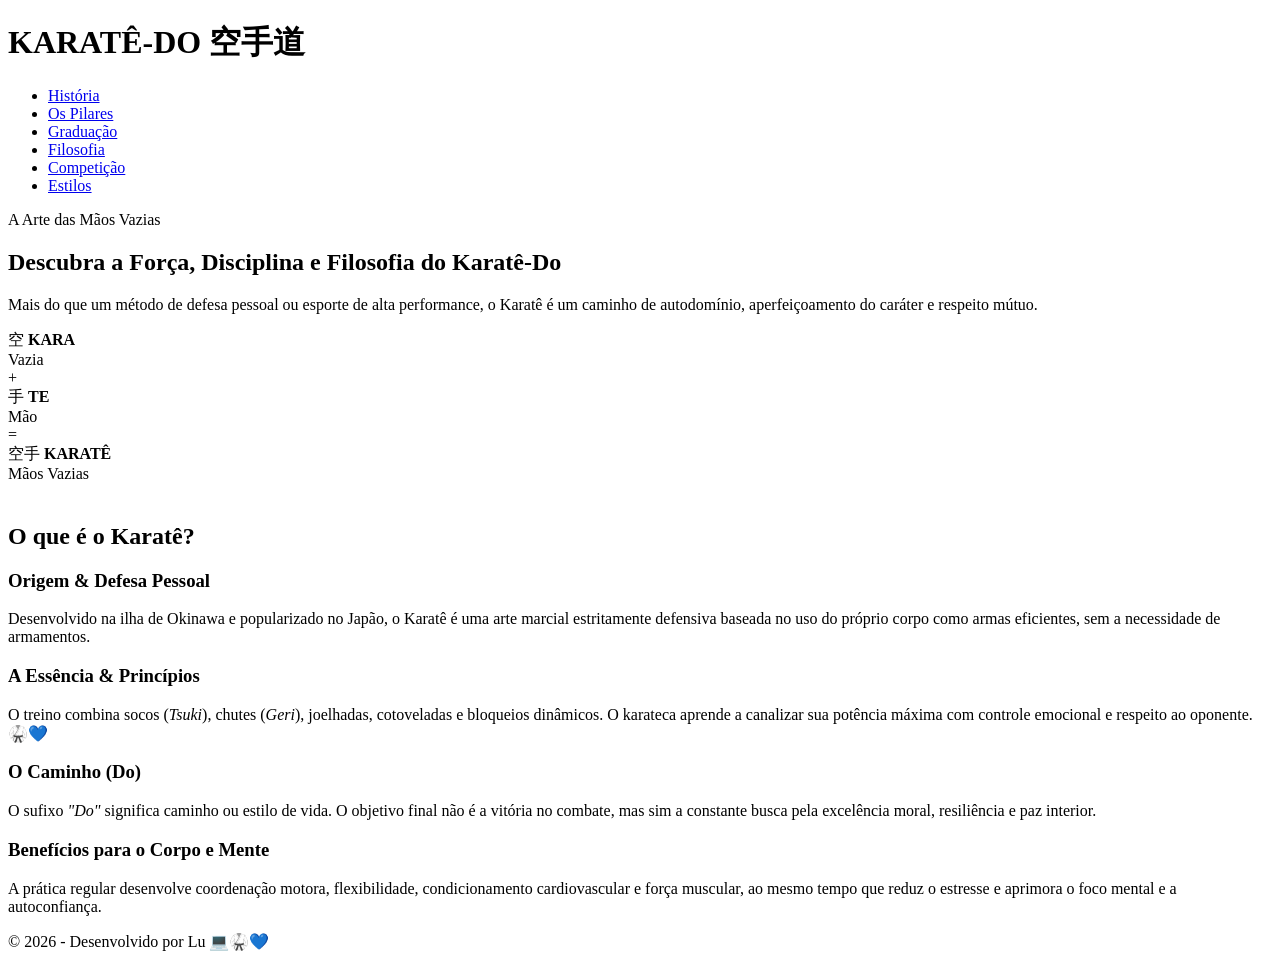
==== index.html @ 3947def8 "Add files via upload" ====
<!DOCTYPE html>
<html lang="pt-BR">
<head>
    <meta charset="UTF-8">
    <meta name="viewport" content="width=device-width, initial-scale=1.0">
    <title>O Caminho do Karatê - Karatê-Do</title>
    <!-- Linha para mudar o ícone da aba do navegador -->
    <link rel="icon" type="image/x-icon" href="./icon.png">
    <!-- Liga o ficheiro HTML ao ficheiro style.css -->
    <link rel="stylesheet" href="style.css">
</head>
<body>

    <header>
        <div class="container header-content">
            <h1>KARATÊ-DO<span> 空手道</span></h1>
            <nav>
                <ul>
                    <li><a href="index.html" class="ativo-link">História</a></li>
                    <li><a href="Pilares.html">Os Pilares</a></li>
                    <li><a href="Graduação.html">Graduação</a></li>
                    <li><a href="Filosofia.html">Filosofia</a></li>
                    <li><a href="competiçao.html">Competição</a></li>
                    <li><a href="estilos.html">Estilos</a></li>
                </ul>
            </nav>
        </div>
    </header>

        <!-- Banner Hero Inicial -->
    <section class="hero-banner">
        <div class="container hero-content">
            <span class="hero-tag">A Arte das Mãos Vazias</span>
            <h2>Descubra a Força, Disciplina e Filosofia do Karatê-Do</h2>
            <p>Mais do que um método de defesa pessoal ou esporte de alta performance, o Karatê é um caminho de autodomínio, aperfeiçoamento do caráter e respeito mútuo.</p>
            <div class="hero-kanji-box">
                <div class="kanji-item">
                    <span class="kanji">空</span>
                    <span class="significado"><strong>KARA</strong><br>Vazia</span>
                </div>
                <span class="kanji-plus">+</span>
                <div class="kanji-item">
                    <span class="kanji">手</span>
                    <span class="significado"><strong>TE</strong><br>Mão</span>
                </div>
                <span class="kanji-plus">=</span>
                <div class="kanji-item destaque">
                    <span class="kanji">空手</span>
                    <span class="significado"><strong>KARATÊ</strong><br>Mãos Vazias</span>
                </div>
            </div>
        </div>
    </section>

    <!-- Cards Informativos "O que é o Karatê" -->
    <section class="container" style="margin-top: 40px;">
        <h2 class="section-title">O que é o Karatê?</h2>
        
        <div class="valores-grid">
        
        <!-- Cartão 1 -->
        <div class="valor-box">
            <h3>Origem & Defesa Pessoal</h3>
            <p>Desenvolvido na ilha de Okinawa e popularizado no Japão, o Karatê é uma arte marcial estritamente defensiva baseada no uso do próprio corpo como armas eficientes, sem a necessidade de armamentos.</p>
        </div>

        <!-- Cartão 2 -->
        <div class="valor-box destacado-box">
            <h3>A Essência & Princípios</h3>
            <p>O treino combina socos (<em>Tsuki</em>), chutes (<em>Geri</em>), joelhadas, cotoveladas e bloqueios dinâmicos. O karateca aprende a canalizar sua potência máxima com controle emocional e respeito ao oponente. 🥋💙</p>
        </div>

        <!-- Cartão 3 -->
        <div class="valor-box">
            <h3>O Caminho (Do)</h3>
            <p>O sufixo <em>"Do"</em> significa caminho ou estilo de vida. O objetivo final não é a vitória no combate, mas sim a constante busca pela excelência moral, resiliência e paz interior.</p>
        </div>

        <!-- Cartão 4 (Novo - para completar a grelha perfeitamente!) -->
        <div class="valor-box">
            <h3>Benefícios para o Corpo e Mente</h3>
            <p>A prática regular desenvolve coordenação motora, flexibilidade, condicionamento cardiovascular e força muscular, ao mesmo tempo que reduz o estresse e aprimora o foco mental e a autoconfiança.</p>
        </div>

    </div>
</section>

    <!-- Rodapé fora de containers para ocupar 100% da largura -->
    <footer>
        <div class="container">
            <p>&copy; 2026 - Desenvolvido por Lu 💻🥋💙</p>
        </div>
    </footer>

</body>
</html>
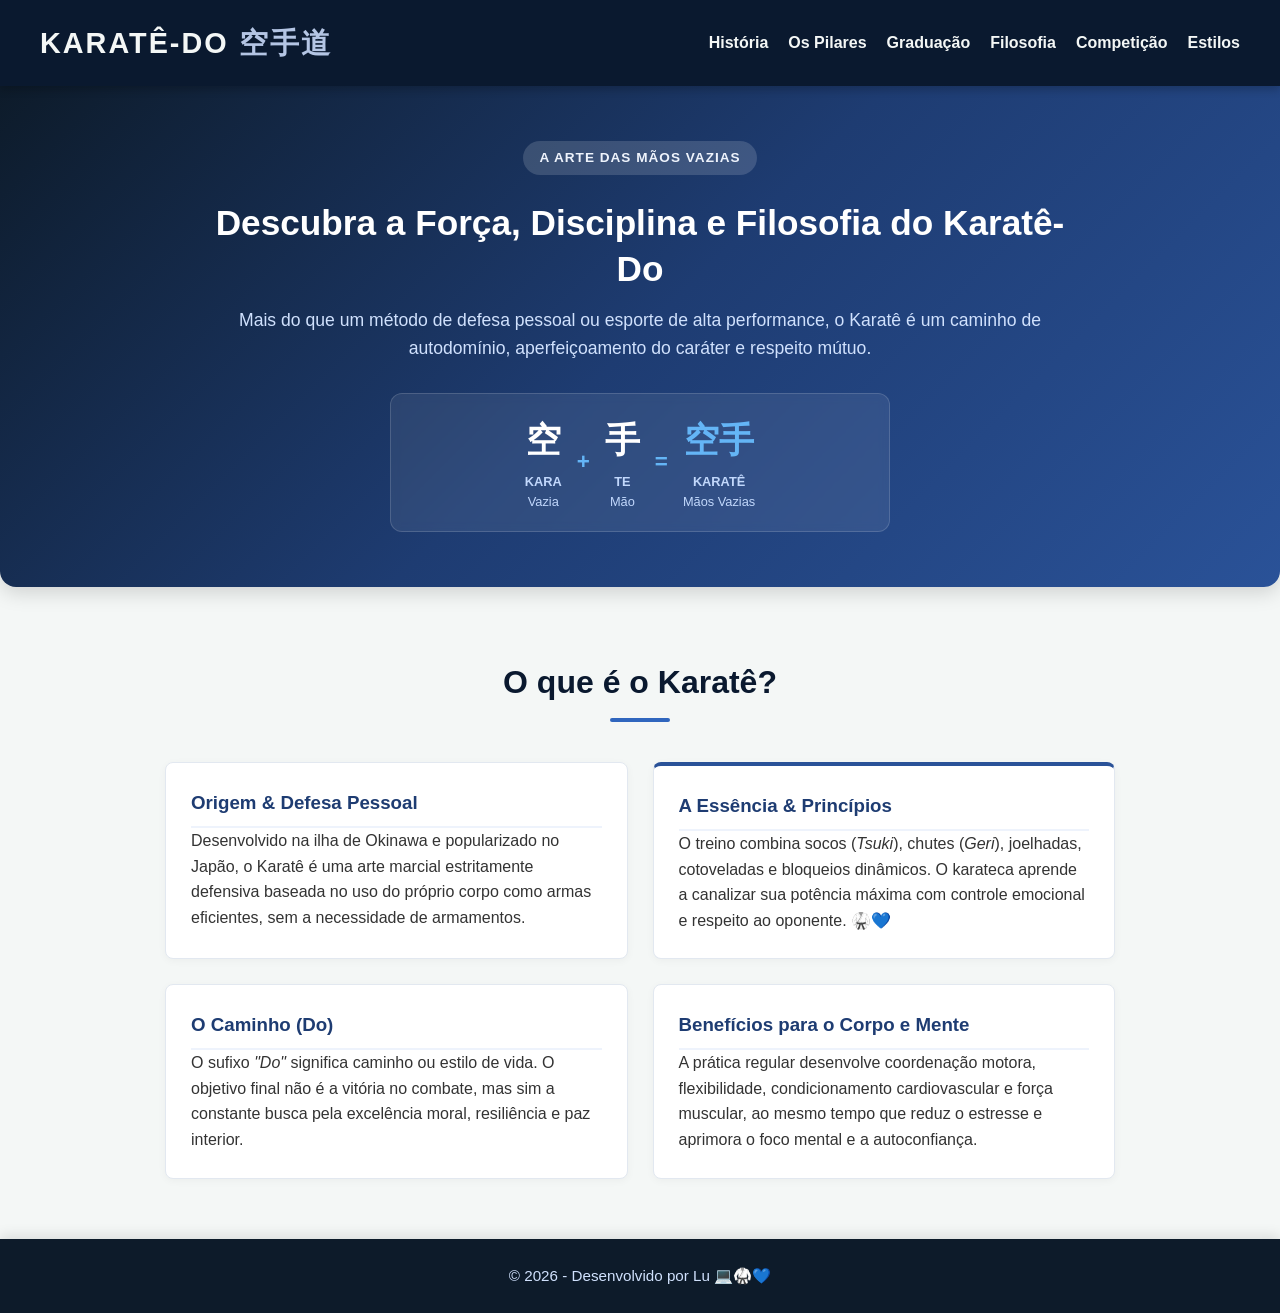
==== commit 94bf44f2: "Update index.html" ====
--- a/index.html
+++ b/index.html
@@ -7,7 +7,7 @@
     <!-- Linha para mudar o ícone da aba do navegador -->
     <link rel="icon" type="image/x-icon" href="./icon.png">
     <!-- Liga o ficheiro HTML ao ficheiro style.css -->
-    <link rel="stylesheet" href="style.css">
+    <link rel="stylesheet" href="Style.css">
 </head>
 <body>
 
@@ -93,4 +93,4 @@
     </footer>
 
 </body>
-</html>+</html>
--- a/Style.css
+++ b/Style.css
@@ -0,0 +1,503 @@
+        html {
+            height: 100%;
+        }
+
+        body {
+            min-height: 100vh;
+            display: flex;
+            flex-direction: column;
+        }
+
+        /* Faz a área central crescer e empurrar o rodapé para o fundo */
+        section.container {
+            flex: 1;
+        }
+        
+        :root {
+            --azul-escuro: #0a192f;
+            --azul-principal: #172a45;
+            --azul-destaque: #3066be;
+            --azul-claro: #b4c5e4;
+            --branco: #f4f7f6;
+        }
+
+        * {
+            margin: 0;
+            padding: 0;
+            box-sizing: border-box;
+            font-family:'Franklin Gothic Medium', 'Arial Narrow', Arial, sans-serif;
+        }
+
+        body {
+            background-color: var(--branco);
+            color: #333;
+            line-height: 1.6;
+        }
+
+        /* Cabeçalho e Menu */
+        header {
+            background-color: var(--azul-escuro);
+            color: var(--branco);
+            padding: 20px 0;
+            position: sticky;
+            top: 0;
+            z-index: 1000;
+            box-shadow: 0 4px 8px rgba(0,0,0,0.2);
+        }
+
+        .container {
+            width: 100%;
+            max-width: 1200px;
+            margin: 0 auto;
+        }
+
+        .header-content {
+            display: flex;
+            justify-content: space-between;
+            align-items: center;
+        }
+
+        h1 {
+            font-size: 1.8rem;
+            letter-spacing: 2px;
+        }
+
+        h1 span {
+            color: var(--azul-claro);
+        }
+
+        nav ul {
+            display: flex;
+            list-style: none;
+        }
+
+        nav ul li {
+            margin-left: 20px;
+        }
+
+        nav ul li a {
+            color: var(--branco);
+            text-decoration: none;
+            font-weight: 600;
+            transition: color 0.3s;
+        }
+
+        nav ul li a:hover {
+            color: var(--azul-claro);
+        }
+
+        /* BANNER HERO INICIAL (INDEX.HTML)*/
+
+        .hero-banner {
+            background: linear-gradient(135deg, #0d1b2a 0%, #1e3c72 50%, #2a5298 100%);
+            color: #ffffff;
+            padding: 55px 20px;
+            text-align: center;
+            border-radius: 0 0 16px 16px;
+            box-shadow: 0 6px 20px rgba(0, 0, 0, 0.15);
+            margin-bottom: 30px;
+        }
+
+        .hero-content {
+            max-width: 850px;
+            margin: 0 auto;
+        }
+
+        .hero-tag {
+            display: inline-block;
+            background-color: rgba(255, 255, 255, 0.15);
+            color: #eef3fc;
+            padding: 6px 16px;
+            border-radius: 20px;
+            font-size: 0.85rem;
+            font-weight: 600;
+            letter-spacing: 1px;
+            text-transform: uppercase;
+            margin-bottom: 15px;
+        }
+
+        .hero-banner h2 {
+            font-size: 2.2rem;
+            margin: 10px 0 15px 0;
+            color: #ffffff;
+            font-weight: 700;
+            line-height: 1.3;
+        }
+
+        .hero-banner p {
+            font-size: 1.1rem;
+            color: #d0e1fd;
+            line-height: 1.6;
+            margin-bottom: 30px;
+        }
+
+        /* Caixa Visual dos Kanjis (Kara + Te) */
+        .hero-kanji-box {
+            display: flex;
+            justify-content: center;
+            align-items: center;
+            gap: 15px;
+            background: rgba(255, 255, 255, 0.08);
+            backdrop-filter: blur(5px);
+            padding: 18px 25px;
+            border-radius: 12px;
+            border: 1px solid rgba(255, 255, 255, 0.15);
+            max-width: 500px;
+            margin: 0 auto;
+        }
+
+        .kanji-item {
+            display: flex;
+            flex-direction: column;
+            align-items: center;
+        }
+
+        .kanji-item .kanji {
+            font-size: 2.2rem;
+            font-weight: bold;
+            color: #ffffff;
+        }
+
+        .kanji-item .significado {
+            font-size: 0.8rem;
+            color: #c2d8fc;
+            margin-top: 4px;
+        }
+
+        .kanji-plus {
+            font-size: 1.4rem;
+            color: #64b5f6;
+            font-weight: bold;
+        }
+
+        .kanji-item.destaque .kanji {
+            color: #64b5f6;
+        }
+
+        /* Destaque para o cartão central */
+        .valor-box.destacado-box {
+            border-top: 4px solid #2a5298;
+            background-color: #ffffff;
+        }
+
+        .section-title {
+            text-align: center;
+            font-size: 2rem;
+            color: var(--azul-escuro);
+            margin-bottom: 40px;
+            position: relative;
+        }
+
+        .section-title::after {
+            content: '';
+            display: block;
+            width: 60px;
+            height: 4px;
+            background-color: var(--azul-destaque);
+            margin: 10px auto 0;
+            border-radius: 2px;
+        }
+
+        /* Sobre o Karatê */
+        .sobre-grid {
+            display: grid;
+            grid-template-columns: 1fr 1fr;
+            gap: 40px;
+            align-items: center;
+        }
+
+        .sobre-texto p {
+            margin-bottom: 15px;
+            text-align: justify;
+        }
+
+        .destaque-box {
+            background-color: var(--azul-principal);
+            color: var(--branco);
+            padding: 25px;
+            border-left: 5px solid var(--azul-destaque);
+            border-radius: 4px;
+        }
+
+        /* Os Três Pilares */
+        .pilares-bg {
+            background-color: #e9ecef;
+        }
+
+        .botoes-container {
+            display: grid;
+            grid-template-columns: repeat(auto-fit, minmax(250px, 1fr));
+            gap: 20px;
+            margin-bottom: 30px;
+        }
+
+        .btn-pilar {
+            background-color: var(--azul-principal);
+            color: var(--branco);
+            border: 2px solid var(--azul-destaque);
+            padding: 20px;
+            font-size: 1.3rem;
+            font-weight: bold;
+            border-radius: 8px;
+            cursor: pointer;
+            transition: all 0.3s ease;
+            box-shadow: 0 4px 6px rgba(0,0,0,0.1);
+        }
+
+        .btn-pilar:hover, .btn-pilar.ativo {
+            background-color: var(--azul-destaque);
+            color: var(--branco);
+            transform: translateY(-3px);
+            box-shadow: 0 6px 12px rgba(48, 102, 190, 0.3);
+        }
+
+        /* Painéis de Conteúdo (Pilares e Faixas) */
+        .painel-conteudo {
+            background-color: var(--branco);
+            border-radius: 8px;
+            padding: 30px;
+            box-shadow: 0 4px 10px rgba(0,0,0,0.08);
+            display: none;
+            animation: fadeIn 0.5s ease;
+        }
+
+        @keyframes fadeIn {
+            from { opacity: 0; transform: translateY(10px); }
+            to { opacity: 1; transform: translateY(0); }
+        }
+
+        .detalhe-grid {
+            display: grid;
+            grid-template-columns: 1fr 1fr;
+            gap: 30px;
+            margin-top: 20px;
+        }
+
+        .detalhe-texto h3 {
+            color: var(--azul-escuro);
+            font-size: 1.8rem;
+            margin-bottom: 15px;
+        }
+
+        .detalhe-texto p {
+            text-align: justify;
+            margin-bottom: 15px;
+        }
+
+        .detalhe-texto ul {
+            margin-left: 20px;
+            margin-bottom: 15px;
+        }
+
+        .midia-box img {
+            width: 100%;
+            height: 280px; /* Aumentamos um pouquinho a altura para dar espaço */
+            object-fit: contain; /* Ajusta a imagem inteira dentro do quadro sem cortar nada! */
+            background-color: #ffffff; /* Fundo branco limpo para combinar com as ilustrações */
+            padding: 10px; /* Pequeno respiro nas bordas */
+            border-radius: 6px;
+            box-shadow: 0 4px 6px rgba(0,0,0,0.1);
+        }
+
+        /* Sistema de Faixas (Botões de Graduação) */
+        .faixas-lista {
+            display: flex;
+            flex-wrap: wrap;
+            justify-content: center;
+            gap: 15px;
+            margin-top: 20px;
+            margin-bottom: 30px;
+        }
+
+        .btn-faixa {
+            padding: 12px 24px;
+            border-radius: 25px;
+            font-weight: bold;
+            font-size: 1rem;
+            cursor: pointer;
+            box-shadow: 0 4px 6px rgba(0,0,0,0.1);
+            transition: all 0.3s ease;
+        }
+
+        .btn-faixa:hover {
+            transform: scale(1.05);
+            box-shadow: 0 6px 12px rgba(0,0,0,0.15);
+        }
+
+        .btn-faixa.ativo-faixa {
+            outline: 3px solid var(--azul-destaque);
+            outline-offset: 2px;
+        }
+
+        /* Cores dos Botões das Faixas */
+        .f-branca { background-color: #fff; color: #000; border: 1px solid #ccc; }
+        .f-amarela { background-color: #ffeb3b; color: #000; border: 1px solid #ddca1a; }
+        .f-laranja { background-color: #ff9800; color: #fff; border: none; }
+        .f-azul { background-color: #2196f3; color: #fff; border: none; }
+        .f-verde { background-color: #4caf50; color: #fff; border: none; }
+        .f-roxa { background-color: #9c27b0; color: #fff; border: none; }
+        .f-marrom { background-color: #795548; color: #fff; border: none; }
+        .f-preta { background-color: #000; color: #fff; border: 2px solid var(--azul-destaque); }
+
+        /* Filosofia / Dojo Kun */
+        .dojo-kun {
+            background-color: var(--azul-escuro);
+            color: var(--branco);
+            text-align: center;
+        }
+
+        .dojo-kun ol {
+            list-style-position: inside;
+            display: inline-block;
+            text-align: left;
+            font-size: 1.1rem;
+        }
+
+        .dojo-kun li {
+            margin-bottom: 15px;
+        }
+
+        /* Rodapé */
+
+        footer {
+            width: 100%;
+            background-color: #0d1b2a; /* Tom azul bem escuro / noite */
+            color: #ffffff;
+            padding: 25px 0;
+            margin-top: 60px; /* Afasta o rodapé dos cartões de cima */
+            text-align: center;
+            box-shadow: 0 -4px 12px rgba(0, 0, 0, 0.1);
+        }
+
+        footer p {
+            margin: 0;
+            font-size: 0.95rem;
+            color: #d0e1fd;
+            font-weight: 500;
+        }
+        /* Estilos Específicos para a Página de Filosofia */
+
+        .subtitulo-filosofia {
+        text-align: center;
+        max-width: 800px;
+        margin: 0 auto 30px auto;
+        color: #555555;
+        font-size: 1.05rem;
+        line-height: 1.6;
+        }
+
+        /* Estrutura dos Cartões do Dojo Kun */
+        .dojo-kun-grid {
+            display: flex;
+            flex-direction: column;
+            gap: 18px;
+            max-width: 850px;
+            margin: 0 auto;
+        }
+
+        .dojo-card {
+            display: flex;
+            align-items: center;
+            background-color: #ffffff;
+            border-left: 5px solid #1e3c72; /* Tom azul escuro de destaque */
+            border-radius: 8px;
+            padding: 20px 25px;
+            box-shadow: 0 3px 10px rgba(0, 0, 0, 0.06);
+            transition: transform 0.2s ease, box-shadow 0.2s ease;
+        }
+
+        .dojo-card:hover {
+            transform: translateY(-3px);
+            box-shadow: 0 6px 15px rgba(30, 60, 114, 0.15);
+        }
+
+        .dojo-numero {
+            font-size: 2rem;
+            font-weight: 800;
+            color: #1e3c72;
+            background-color: #eef3fc;
+            width: 50px;
+            height: 50px;
+            border-radius: 50%;
+            display: flex;
+            align-items: center;
+            justify-content: center;
+            margin-right: 20px;
+            flex-shrink: 0;
+        }
+
+        .dojo-conteudo h3 {
+            margin: 0 0 4px 0;
+            color: #111111;
+            font-size: 1.15rem;
+        }
+
+        .dojo-conteudo .japones {
+            font-size: 0.9rem;
+            color: #2a5298;
+            font-weight: 600;
+            margin-bottom: 6px;
+            font-style: italic;
+        }
+
+        .dojo-conteudo p {
+            margin: 0;
+            color: #444444;
+            font-size: 0.95rem;
+            line-height: 1.5;
+        }
+
+        /* Seção de Valores e Tradição */
+        .valores-grid {
+            display: grid;
+            grid-template-columns: repeat(auto-fit, minmax(320px, 1fr));
+            gap: 25px;
+            max-width: 950px;
+            margin: 0 auto;
+        }
+
+        .valor-box {
+            background-color: #ffffff;
+            padding: 25px;
+            border-radius: 8px;
+            border: 1px solid #e2e8f0;
+            box-shadow: 0 2px 8px rgba(0, 0, 0, 0.04);
+        }
+
+        .valor-box h3 {
+            color: #1e3c72;
+            margin-top: 0;
+            border-bottom: 2px solid #eef3fc;
+            padding-bottom: 8px;
+        }
+
+        .citacao {
+            background-color: #eef3fc;
+            border-left: 4px solid #2a5298;
+            margin: 15px 0 0 0;
+            padding: 12px 15px;
+            font-style: italic;
+            color: #1e3c72;
+            border-radius: 0 6px 6px 0;
+        }
+
+        .valor-box ul {
+            padding-left: 20px;
+            margin-bottom: 0;
+        }
+
+        .valor-box li {
+            margin-bottom: 10px;
+            line-height: 1.5;
+        }
+
+
+        /* Estilo para Vídeos Locais */
+        .video-container video {
+            width: 100%;
+            height: auto;
+            border-radius: 8px;
+            margin: 10px 0;
+            box-shadow: 0 4px 10px rgba(0, 0, 0, 0.08);
+            display: block;
+        }
